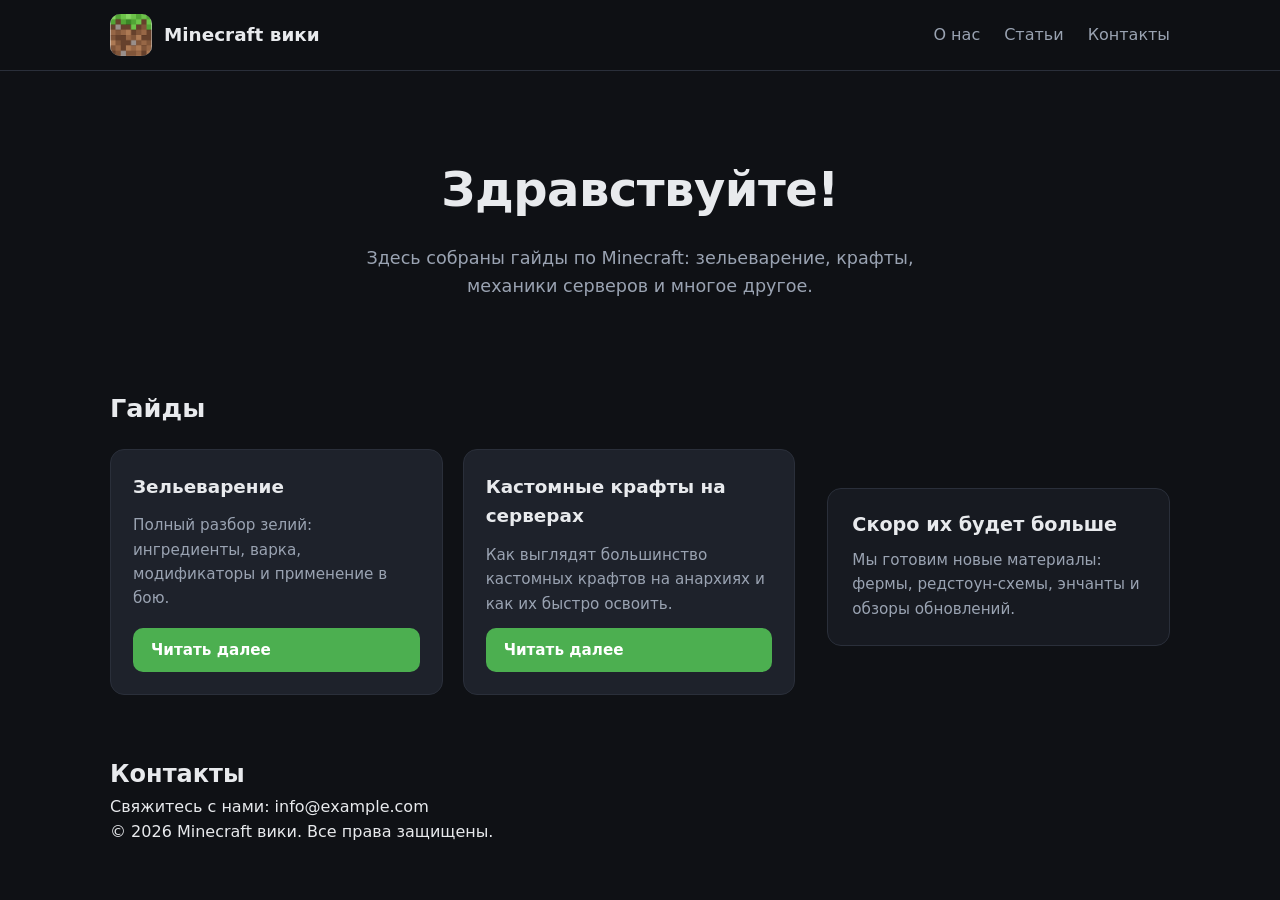
==== index.html @ 5cea0587 "Add files via upload" ====
<!DOCTYPE html>
<html lang="ru">
<head>
    <meta charset="UTF-8">
    <meta name="viewport" content="width=device-width, initial-scale=1.0">
    <meta name="description" content="Minecraft вики — гайды по зельеварению, кастомным крафтам и другим механикам Minecraft.">
    <title>Minecraft вики — гайды и статьи</title>
    <link rel="stylesheet" href="style.css">
    <link rel="icon" href="favicon.ico" type="image/x-icon">
</head>
<body>

    <!-- Шапка сайта -->
    <header class="site-header">
        <div class="container header-inner">
            <a href="index.html" class="logo">
                <img src="img/1.png" alt="Логотип Minecraft вики" width="60" height="60">
                <span class="logo-text">Minecraft вики</span>
            </a>

            <nav class="main-nav" aria-label="Основная навигация">
                <ul>
                    <li><a href="#about">О нас</a></li>
                    <li><a href="#guides">Статьи</a></li>
                    <li><a href="#contacts">Контакты</a></li>
                </ul>
            </nav>
        </div>
    </header>

    <!-- Основной контент -->
    <main class="container">

        <!-- Hero-блок -->
        <section class="hero" id="about">
            <h1>Здравствуйте!</h1>
            <p>Здесь собраны гайды по Minecraft: зельеварение, крафты, механики серверов и многое другое.</p>
        </section>

        <!-- Гайды + боковая панель -->
        <div class="content-layout">

            <section class="guides" id="guides">
                <h2>Гайды</h2>

                <div class="cards">
                    <article class="card">
                        <h3>Зельеварение</h3>
                        <p>Полный разбор зелий: ингредиенты, варка, модификаторы и применение в бою.</p>
                        <a class="btn" href="zelya.html">Читать далее</a>
                    </article>

                    <article class="card">
                        <h3>Кастомные крафты на серверах</h3>
                        <p>Как выглядят большинство кастомных крафтов на анархиях и как их быстро освоить.</p>
                        <a class="btn" href="#">Читать далее</a>
                    </article>
                </div>
            </section>

            <aside class="sidebar">
                <h2>Скоро их будет больше</h2>
                <p>Мы готовим новые материалы: фермы, редстоун-схемы, энчанты и обзоры обновлений.</p>
            </aside>

        </div>
    </main>

    <!-- Подвал -->
    <footer class="site-footer" id="contacts">
        <div class="container footer-inner">
            <div>
                <h2>Контакты</h2>
                <p>Свяжитесь с нами: <a href="mailto:info@example.com">info@example.com</a></p>
            </div>
            <p class="copyright">&copy; 2026 Minecraft вики. Все права защищены.</p>
        </div>
    </footer>

</body>
</html>
---- style.css ----
/* ===== Базовые переменные ===== */
:root {
    --bg: #0f1115;
    --bg-soft: #171a21;
    --card: #1e222b;
    --text: #e8eaed;
    --muted: #9aa3b2;
    --accent: #4caf50;
    --accent-hover: #43a047;
    --border: #2a2f3a;
    --radius: 14px;
    --container: 1100px;
}

/* ===== Сброс и базовые стили ===== */
*,
*::before,
*::after {
    box-sizing: border-box;
    margin: 0;
    padding: 0;
}

html {
    scroll-behavior: smooth;
}

body {
    font-family: "Segoe UI", system-ui, -apple-system, Roboto, Arial, sans-serif;
    background: var(--bg);
    color: var(--text);
    line-height: 1.6;
    -webkit-font-smoothing: antialiased;
}

img {
    max-width: 100%;
    display: block;
}

a {
    color: inherit;
    text-decoration: none;
}

ul {
    list-style: none;
}

/* ===== Контейнер ===== */
.container {
    width: 100%;
    max-width: var(--container);
    margin: 0 auto;
    padding: 0 20px;
}

/* ===== Кнопки ===== */
.btn {
    display: inline-block;
    padding: 10px 18px;
    border-radius: 10px;
    background: var(--accent);
    color: #fff;
    font-weight: 600;
    font-size: 0.95rem;
    transition: background 0.2s ease, transform 0.15s ease;
}

.btn:hover {
    background: var(--accent-hover);
    transform: translateY(-2px);
}

.btn-primary {
    padding: 12px 24px;
    font-size: 1rem;
}

/* ===== Шапка ===== */
.site-header {
    position: sticky;
    top: 0;
    z-index: 100;
    background: rgba(15, 17, 21, 0.85);
    backdrop-filter: blur(10px);
    border-bottom: 1px solid var(--border);
}

.header-inner {
    display: flex;
    align-items: center;
    justify-content: space-between;
    gap: 20px;
    padding: 14px 20px;
}

.logo {
    display: flex;
    align-items: center;
    gap: 12px;
    font-weight: 700;
    font-size: 1.15rem;
}

.logo img {
    width: 42px;
    height: 42px;
    border-radius: 10px;
    object-fit: cover;
}

.main-nav ul {
    display: flex;
    gap: 24px;
}

.main-nav a {
    color: var(--muted);
    font-weight: 500;
    transition: color 0.2s ease;
    position: relative;
}

.main-nav a:hover {
    color: var(--text);
}

.main-nav a::after {
    content: "";
    position: absolute;
    left: 0;
    bottom: -6px;
    width: 0;
    height: 2px;
    background: var(--accent);
    transition: width 0.25s ease;
}

.main-nav a:hover::after {
    width: 100%;
}

/* ===== Hero ===== */
.hero {
    text-align: center;
    padding: 80px 20px 60px;
}

.hero h1 {
    font-size: clamp(2rem, 5vw, 3rem);
    margin-bottom: 16px;
    letter-spacing: -0.5px;
}

.hero p {
    color: var(--muted);
    font-size: 1.1rem;
    max-width: 600px;
    margin: 0 auto 28px;
}

/* ===== Сетка контента ===== */
.content-layout {
    display: grid;
    grid-template-columns: 2fr 1fr;
    gap: 32px;
    padding-bottom: 60px;
}

.guides h2 {
    font-size: 1.6rem;
    margin-bottom: 20px;
}

/* ===== Карточки ===== */
.cards {
    display: grid;
    grid-template-columns: repeat(auto-fit, minmax(240px, 1fr));
    gap: 20px;
}

.card {
    background: var(--card);
    border: 1px solid var(--border);
    border-radius: var(--radius);
    padding: 22px;
    display: flex;
    flex-direction: column;
    gap: 12px;
    transition: transform 0.2s ease, border-color 0.2s ease;
}

.card:hover {
    transform: translateY(-4px);
    border-color: var(--accent);
}

.card h3 {
    font-size: 1.15rem;
}

.card p {
    color: var(--muted);
    font-size: 0.95rem;
    flex-grow: 1;
}

/* ===== Боковая панель ===== */
.sidebar {
    flex: 0 0 300px;
    align-self: flex-start;
    background: var(--bg-soft);
    border: 1px solid var(--border);
    border-radius: var(--radius);
    padding: 24px;
    margin-top: 100px; /* опускаем на пару пикселей */
}

.sidebar h2 {
    font-size: 1.2rem;
    line-height: 1.2;
    margin-bottom: 12px;
}

.sidebar p {
    color: var(--muted);
    font-size: 0.95rem;

.sidebar p {
    color: var(--muted);
    font-size: 0.95rem;
}

/* ===== Подвал ===== */
.site-footer {
    background: var(--bg-soft);
    border-top: 1px solid var(--border);
    padding: 32px 0;
    margin-top: 40px;
}

.footer-inner {
    display: flex;
    flex-wrap: wrap;
    justify-content: space-between;
    gap: 16px;
    align-items: center;
}

.site-footer h2 {
    font-size: 1.1rem;
    margin-bottom: 6px;
}

.site-footer a {
    color: var(--accent);
}

.site-footer a:hover {
    text-decoration: underline;
}

.copyright {
    color: var(--muted);
    font-size: 0.9rem;
}

/* ===== Адаптивность ===== */
@media (max-width: 800px) {
    .content-layout {
        grid-template-columns: 1fr;
    }

    .header-inner {
        flex-direction: column;
        gap: 12px;
    }

    .main-nav ul {
        gap: 16px;
    }

    .hero {
        padding: 50px 16px 40px;
    }

    .footer-inner {
        flex-direction: column;
        align-items: flex-start;
    }
}
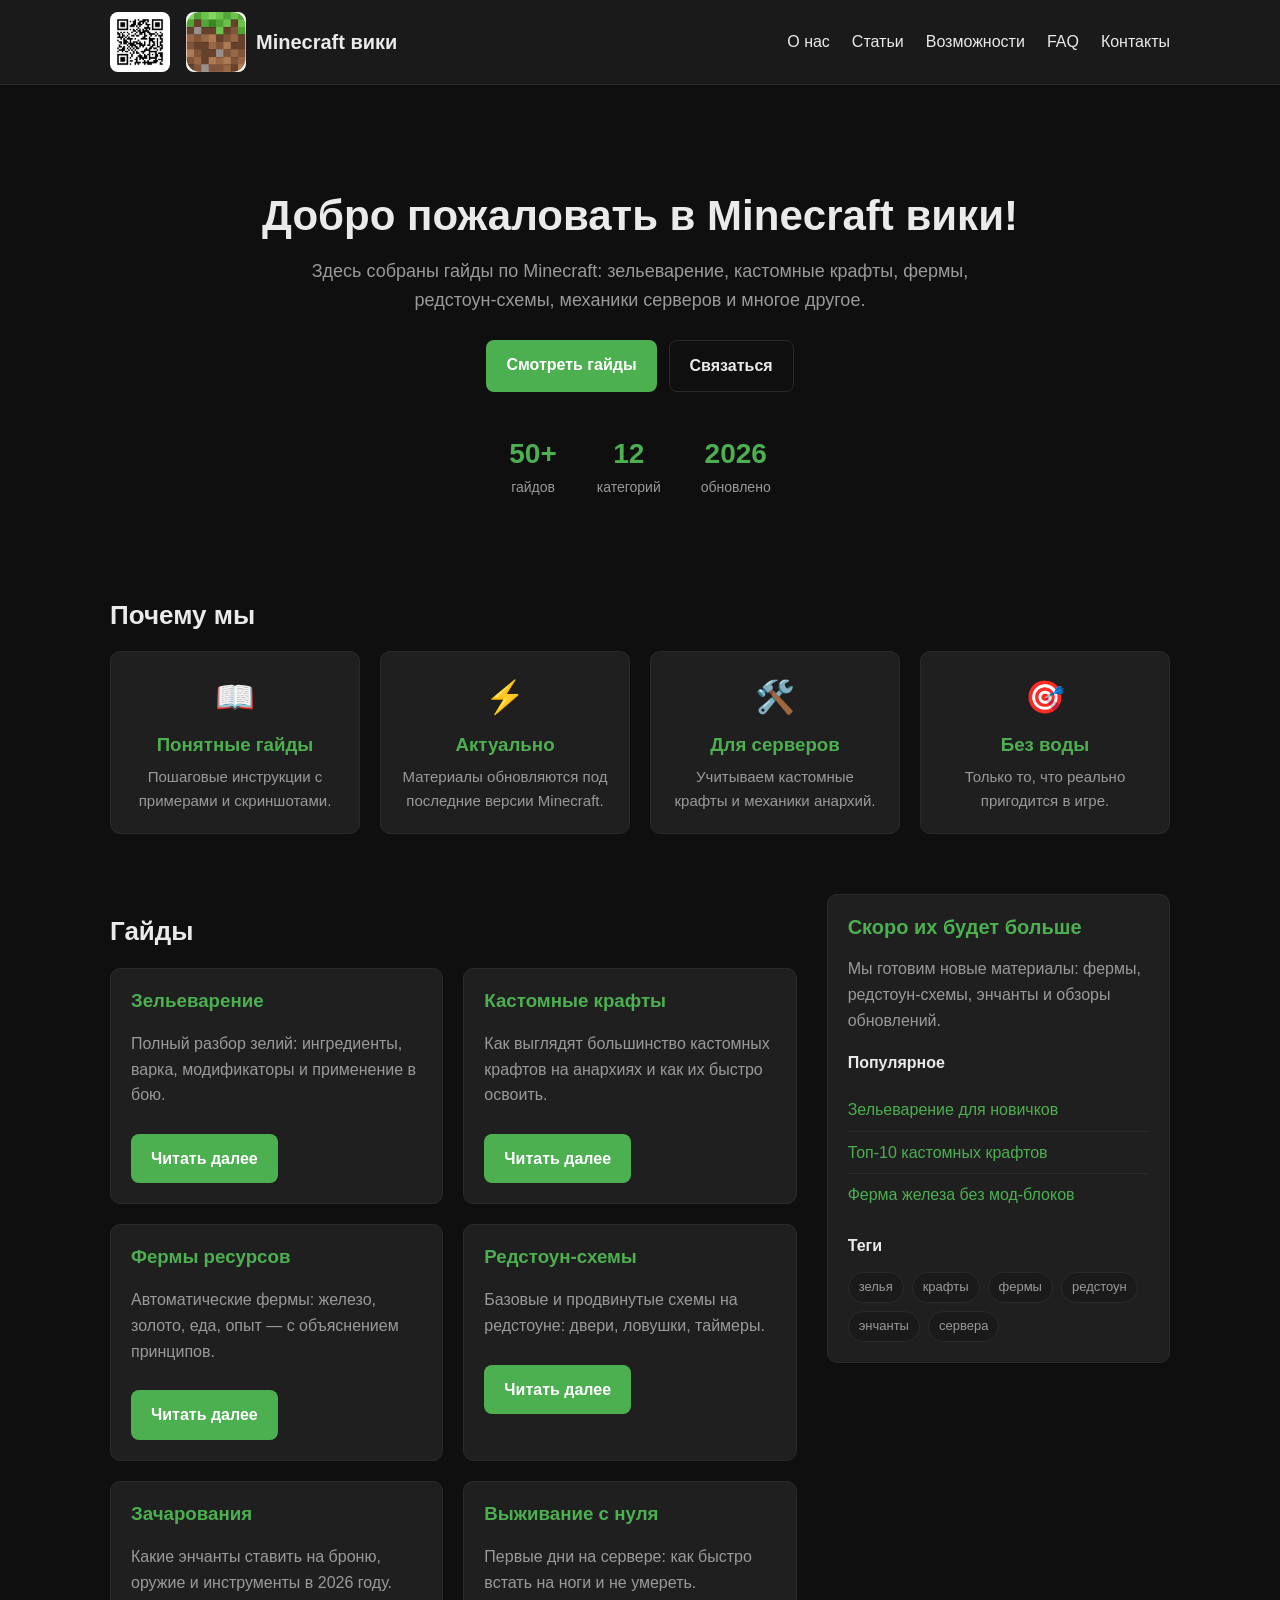
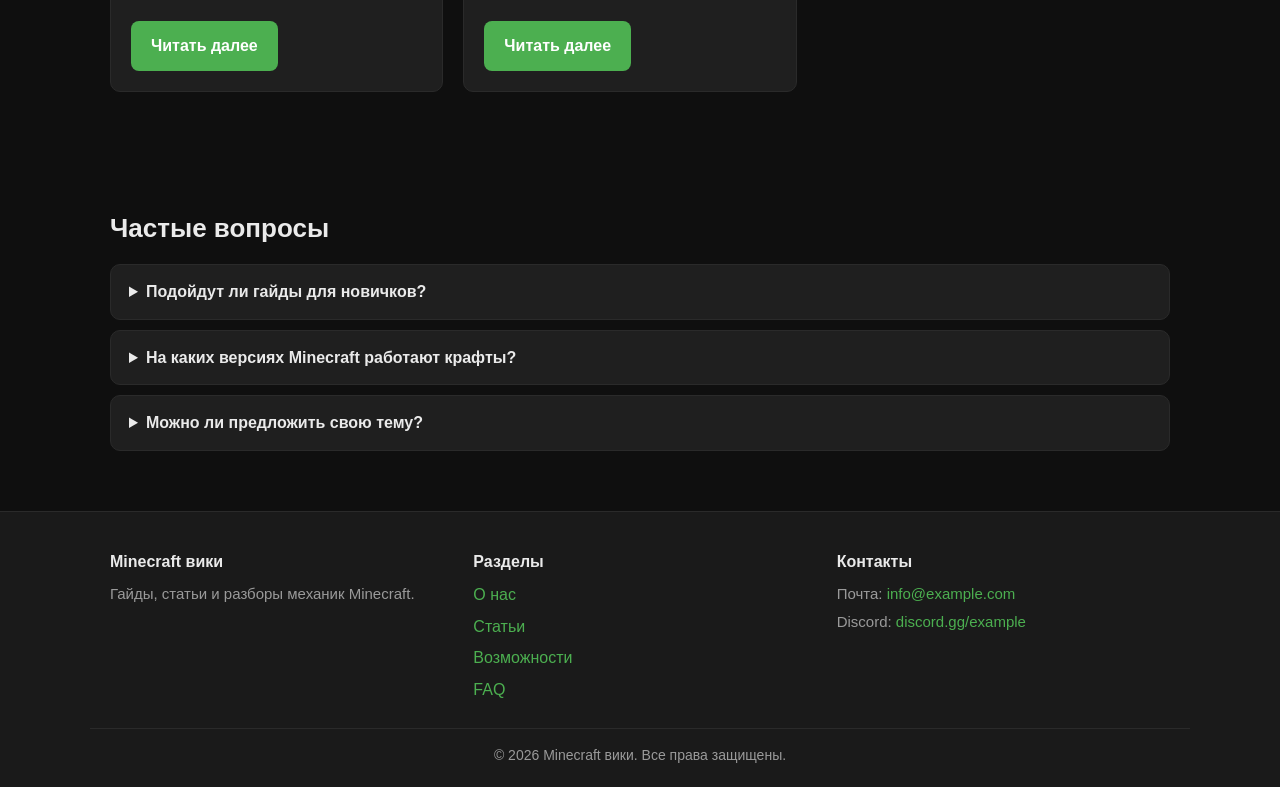
==== commit ec1cad10: "Add files via upload" ====
--- a/index.html
+++ b/index.html
@@ -3,25 +3,44 @@
 <head>
     <meta charset="UTF-8">
     <meta name="viewport" content="width=device-width, initial-scale=1.0">
-    <meta name="description" content="Minecraft вики — гайды по зельеварению, кастомным крафтам и другим механикам Minecraft.">
+    <meta name="description" content="Minecraft вики — гайды по зельеварению, кастомным крафтам, фермам и другим механикам Minecraft.">
+    <meta name="theme-color" content="#0f0f0f">
     <title>Minecraft вики — гайды и статьи</title>
+
+    <!-- Favicon: SVG-кубик Minecraft прямо в коде, отдельный файл не нужен -->
+    <link rel="icon" href="data:image/svg+xml,<svg xmlns='http://www.w3.org/2000/svg' viewBox='0 0 32 32'><rect width='32' height='32' fill='%230f0f0f'/><rect x='4' y='4' width='24' height='24' fill='%234caf50'/><rect x='8' y='8' width='6' height='6' fill='%232e7d32'/><rect x='18' y='8' width='6' height='6' fill='%232e7d32'/><rect x='8' y='18' width='6' height='6' fill='%232e7d32'/><rect x='18' y='18' width='6' height='6' fill='%232e7d32'/></svg>">
+
     <link rel="stylesheet" href="style.css">
-    <link rel="icon" href="favicon.ico" type="image/x-icon">
 </head>
 <body>
 
     <!-- Шапка сайта -->
     <header class="site-header">
         <div class="container header-inner">
+
+            <!-- QR-код слева -->
+            <div class="qr-left">
+                <img src="img/qr.png" alt="QR-код Minecraft вики" width="60" height="60">
+            </div>
+
             <a href="index.html" class="logo">
                 <img src="img/1.png" alt="Логотип Minecraft вики" width="60" height="60">
                 <span class="logo-text">Minecraft вики</span>
             </a>
 
+            <!-- Кнопка бургер-меню (видна только на мобильных) -->
+            <button class="burger" aria-label="Открыть меню" aria-expanded="false">
+                <span></span>
+                <span></span>
+                <span></span>
+            </button>
+
             <nav class="main-nav" aria-label="Основная навигация">
                 <ul>
                     <li><a href="#about">О нас</a></li>
                     <li><a href="#guides">Статьи</a></li>
+                    <li><a href="#features">Возможности</a></li>
+                    <li><a href="#faq">FAQ</a></li>
                     <li><a href="#contacts">Контакты</a></li>
                 </ul>
             </nav>
@@ -33,8 +52,55 @@
 
         <!-- Hero-блок -->
         <section class="hero" id="about">
-            <h1>Здравствуйте!</h1>
-            <p>Здесь собраны гайды по Minecraft: зельеварение, крафты, механики серверов и многое другое.</p>
+            <h1>Добро пожаловать в Minecraft вики!</h1>
+            <p>Здесь собраны гайды по Minecraft: зельеварение, кастомные крафты, фермы, редстоун-схемы, механики серверов и многое другое.</p>
+
+            <div class="hero-actions">
+                <a class="btn btn-primary" href="#guides">Смотреть гайды</a>
+                <a class="btn btn-outline" href="#contacts">Связаться</a>
+            </div>
+
+            <div class="hero-stats">
+                <div class="stat">
+                    <strong>50+</strong>
+                    <span>гайдов</span>
+                </div>
+                <div class="stat">
+                    <strong>12</strong>
+                    <span>категорий</span>
+                </div>
+                <div class="stat">
+                    <strong>2026</strong>
+                    <span>обновлено</span>
+                </div>
+            </div>
+        </section>
+
+        <!-- Преимущества -->
+        <section class="features" id="features">
+            <h2>Почему мы</h2>
+            <div class="features-grid">
+                <div class="feature">
+                    <div class="feature-icon">📖</div>
+                    <h3>Понятные гайды</h3>
+                    <p>Пошаговые инструкции с примерами и скриншотами.</p>
+                </div>
+                <div class="feature">
+                    <div class="feature-icon">⚡</div>
+                    <h3>Актуально</h3>
+                    <p>Материалы обновляются под последние версии Minecraft.</p>
+                </div>
+                <div class="feature">
+                    <div class="feature-icon">🛠️</div>
+                    <h3>Для серверов</h3>
+                    <p>Учитываем кастомные крафты и механики анархий.</p>
+                </div>
+                <div class="feature">
+                    <div class="feature-icon">🎯</div>
+                    <h3>Без воды</h3>
+                    <p>Только то, что реально пригодится в игре.</p>
+                </div>
+            </div>
         </section>
 
         <!-- Гайды + боковая панель -->
@@ -51,8 +117,32 @@
                     </article>
 
                     <article class="card">
-                        <h3>Кастомные крафты на серверах</h3>
+                        <h3>Кастомные крафты</h3>
                         <p>Как выглядят большинство кастомных крафтов на анархиях и как их быстро освоить.</p>
+                        <a class="btn" href="#">Читать далее</a>
+                    </article>
+
+                    <article class="card">
+                        <h3>Фермы ресурсов</h3>
+                        <p>Автоматические фермы: железо, золото, еда, опыт — с объяснением принципов.</p>
+                        <a class="btn" href="#">Читать далее</a>
+                    </article>
+
+                    <article class="card">
+                        <h3>Редстоун-схемы</h3>
+                        <p>Базовые и продвинутые схемы на редстоуне: двери, ловушки, таймеры.</p>
+                        <a class="btn" href="#">Читать далее</a>
+                    </article>
+
+                    <article class="card">
+                        <h3>Зачарования</h3>
+                        <p>Какие энчанты ставить на броню, оружие и инструменты в 2026 году.</p>
+                        <a class="btn" href="#">Читать далее</a>
+                    </article>
+
+                    <article class="card">
+                        <h3>Выживание с нуля</h3>
+                        <p>Первые дни на сервере: как быстро встать на ноги и не умереть.</p>
                         <a class="btn" href="#">Читать далее</a>
                     </article>
                 </div>
@@ -61,21 +151,100 @@
             <aside class="sidebar">
                 <h2>Скоро их будет больше</h2>
                 <p>Мы готовим новые материалы: фермы, редстоун-схемы, энчанты и обзоры обновлений.</p>
+
+                <h3>Популярное</h3>
+                <ul class="sidebar-list">
+                    <li><a href="zelya.html">Зельеварение для новичков</a></li>
+                    <li><a href="#">Топ-10 кастомных крафтов</a></li>
+                    <li><a href="#">Ферма железа без мод-блоков</a></li>
+                </ul>
+
+                <h3>Теги</h3>
+                <div class="tags">
+                    <span class="tag">зелья</span>
+                    <span class="tag">крафты</span>
+                    <span class="tag">фермы</span>
+                    <span class="tag">редстоун</span>
+                    <span class="tag">энчанты</span>
+                    <span class="tag">сервера</span>
+                </div>
             </aside>
 
         </div>
+
+        <!-- FAQ -->
+        <section class="faq" id="faq">
+            <h2>Частые вопросы</h2>
+
+            <details>
+                <summary>Подойдут ли гайды для новичков?</summary>
+                <p>Да, большинство материалов рассчитано на игроков с нуля. Мы объясняем каждый шаг.</p>
+            </details>
+
+            <details>
+                <summary>На каких версиях Minecraft работают крафты?</summary>
+                <p>Мы указываем версию в каждой статье. Основная часть — 1.20+ и кастомные серверные механики.</p>
+            </details>
+
+            <details>
+                <summary>Можно ли предложить свою тему?</summary>
+                <p>Конечно! Напишите нам на почту — мы добавим интересные темы в план.</p>
+            </details>
+        </section>
+
     </main>
 
     <!-- Подвал -->
     <footer class="site-footer" id="contacts">
         <div class="container footer-inner">
-            <div>
-                <h2>Контакты</h2>
-                <p>Свяжитесь с нами: <a href="mailto:info@example.com">info@example.com</a></p>
-            </div>
-            <p class="copyright">&copy; 2026 Minecraft вики. Все права защищены.</p>
+
+            <div class="footer-col">
+                <h2>Minecraft вики</h2>
+                <p>Гайды, статьи и разборы механик Minecraft.</p>
+            </div>
+
+            <div class="footer-col">
+                <h3>Разделы</h3>
+                <ul>
+                    <li><a href="#about">О нас</a></li>
+                    <li><a href="#guides">Статьи</a></li>
+                    <li><a href="#features">Возможности</a></li>
+                    <li><a href="#faq">FAQ</a></li>
+                </ul>
+            </div>
+
+            <div class="footer-col">
+                <h3>Контакты</h3>
+                <p>Почта: <a href="mailto:info@example.com">info@example.com</a></p>
+                <p>Discord: <a href="#">discord.gg/example</a></p>
+            </div>
+
+        </div>
+
+        <div class="container copyright">
+            <p>&copy; 2026 Minecraft вики. Все права защищены.</p>
         </div>
     </footer>
+
+    <!-- Скрипт для бургер-меню -->
+    <script>
+        const burger = document.querySelector('.burger');
+        const nav = document.querySelector('.main-nav');
+
+        burger.addEventListener('click', () => {
+            const isOpen = nav.classList.toggle('open');
+            burger.classList.toggle('active', isOpen);
+            burger.setAttribute('aria-expanded', isOpen);
+        });
+
+        nav.querySelectorAll('a').forEach(link => {
+            link.addEventListener('click', () => {
+                nav.classList.remove('open');
+                burger.classList.remove('active');
+                burger.setAttribute('aria-expanded', false);
+            });
+        });
+    </script>
 
 </body>
 </html>
--- a/style.css
+++ b/style.css
@@ -1,36 +1,43 @@
-/* ===== Базовые переменные ===== */
+/* ===== Базовые сбросы и переменные ===== */
+* {
+    box-sizing: border-box;
+}
+
 :root {
-    --bg: #0f1115;
-    --bg-soft: #171a21;
-    --card: #1e222b;
-    --text: #e8eaed;
-    --muted: #9aa3b2;
+    --bg: #0f0f0f;
+    --bg-soft: #1a1a1a;
+    --bg-card: #1f1f1f;
+    --text: #eaeaea;
+    --muted: #9a9a9a;
     --accent: #4caf50;
-    --accent-hover: #43a047;
-    --border: #2a2f3a;
-    --radius: 14px;
-    --container: 1100px;
-}
-
-/* ===== Сброс и базовые стили ===== */
-*,
-*::before,
-*::after {
-    box-sizing: border-box;
+    --accent-hover: #66bb6a;
+    --border: #2a2a2a;
+    --radius: 10px;
+}
+
+html {
+    scroll-behavior: smooth;
+}
+
+html, body {
     margin: 0;
     padding: 0;
 }
 
-html {
-    scroll-behavior: smooth;
-}
-
 body {
-    font-family: "Segoe UI", system-ui, -apple-system, Roboto, Arial, sans-serif;
-    background: var(--bg);
+    font-family: 'Segoe UI', Arial, sans-serif;
+    background-color: var(--bg);
     color: var(--text);
     line-height: 1.6;
-    -webkit-font-smoothing: antialiased;
+}
+
+a {
+    color: var(--accent);
+    text-decoration: none;
+}
+
+a:hover {
+    color: var(--accent-hover);
 }
 
 img {
@@ -38,157 +45,273 @@
     display: block;
 }
 
-a {
-    color: inherit;
-    text-decoration: none;
-}
-
-ul {
-    list-style: none;
+h1, h2, h3 {
+    line-height: 1.25;
 }
 
 /* ===== Контейнер ===== */
 .container {
-    width: 100%;
-    max-width: var(--container);
+    max-width: 1100px;
     margin: 0 auto;
     padding: 0 20px;
+}
+
+/* ===== Шапка ===== */
+.site-header {
+    background-color: var(--bg-soft);
+    border-bottom: 1px solid var(--border);
+    position: sticky;
+    top: 0;
+    z-index: 100;
+}
+
+.header-inner {
+    display: flex;
+    align-items: center;
+    gap: 16px;
+    padding: 12px 20px;
+}
+
+.qr-left img {
+    width: 60px;
+    height: 60px;
+    background: #fff;
+    padding: 4px;
+    border-radius: 8px;
+}
+
+.logo {
+    display: flex;
+    align-items: center;
+    gap: 10px;
+    color: var(--text);
+    font-weight: bold;
+    font-size: 20px;
+}
+
+.logo img {
+    width: 60px;
+    height: 60px;
+    border-radius: 8px;
+}
+
+.logo-text {
+    color: var(--text);
+    white-space: nowrap;
+}
+
+.main-nav {
+    margin-left: auto;
+}
+
+.main-nav ul {
+    list-style: none;
+    display: flex;
+    gap: 22px;
+    margin: 0;
+    padding: 0;
+}
+
+.main-nav a {
+    color: var(--text);
+    font-weight: 500;
+    transition: color 0.2s;
+}
+
+.main-nav a:hover {
+    color: var(--accent);
+}
+
+/* ===== Бургер ===== */
+.burger {
+    display: none;
+    background: transparent;
+    border: none;
+    cursor: pointer;
+    padding: 8px;
+    margin-left: auto;
+    flex-direction: column;
+    gap: 5px;
+}
+
+.burger span {
+    display: block;
+    width: 26px;
+    height: 3px;
+    background: var(--text);
+    border-radius: 2px;
+    transition: 0.3s;
+}
+
+.burger.active span:nth-child(1) {
+    transform: translateY(8px) rotate(45deg);
+}
+
+.burger.active span:nth-child(2) {
+    opacity: 0;
+}
+
+.burger.active span:nth-child(3) {
+    transform: translateY(-8px) rotate(-45deg);
+}
+
+/* ===== Hero ===== */
+.hero {
+    text-align: center;
+    padding: 70px 20px 40px;
+}
+
+.hero h1 {
+    font-size: 42px;
+    margin-bottom: 15px;
+}
+
+.hero p {
+    color: var(--muted);
+    max-width: 700px;
+    margin: 0 auto 25px;
+    font-size: 18px;
+}
+
+.hero-actions {
+    display: flex;
+    justify-content: center;
+    gap: 12px;
+    flex-wrap: wrap;
+    margin-bottom: 40px;
+}
+
+.hero-stats {
+    display: flex;
+    justify-content: center;
+    gap: 40px;
+    flex-wrap: wrap;
+}
+
+.stat {
+    display: flex;
+    flex-direction: column;
+    align-items: center;
+}
+
+.stat strong {
+    font-size: 28px;
+    color: var(--accent);
+}
+
+.stat span {
+    color: var(--muted);
+    font-size: 14px;
 }
 
 /* ===== Кнопки ===== */
 .btn {
     display: inline-block;
-    padding: 10px 18px;
-    border-radius: 10px;
-    background: var(--accent);
+    padding: 12px 20px;
+    border-radius: 8px;
+    font-weight: 600;
+    transition: background 0.2s, color 0.2s, border-color 0.2s;
+    cursor: pointer;
+}
+
+.btn-primary {
+    background-color: var(--accent);
     color: #fff;
-    font-weight: 600;
-    font-size: 0.95rem;
-    transition: background 0.2s ease, transform 0.15s ease;
-}
-
-.btn:hover {
-    background: var(--accent-hover);
-    transform: translateY(-2px);
-}
-
-.btn-primary {
-    padding: 12px 24px;
-    font-size: 1rem;
-}
-
-/* ===== Шапка ===== */
-.site-header {
-    position: sticky;
-    top: 0;
-    z-index: 100;
-    background: rgba(15, 17, 21, 0.85);
-    backdrop-filter: blur(10px);
-    border-bottom: 1px solid var(--border);
-}
-
-.header-inner {
-    display: flex;
-    align-items: center;
-    justify-content: space-between;
+}
+
+.btn-primary:hover {
+    background-color: var(--accent-hover);
+    color: #fff;
+}
+
+.btn-outline {
+    background: transparent;
+    color: var(--text);
+    border: 1px solid var(--border);
+}
+
+.btn-outline:hover {
+    border-color: var(--accent);
+    color: var(--accent);
+}
+
+.card .btn {
+    margin-top: 10px;
+    background-color: var(--accent);
+    color: #fff;
+}
+
+.card .btn:hover {
+    background-color: var(--accent-hover);
+    color: #fff;
+}
+
+/* ===== Секции ===== */
+section {
+    margin-bottom: 60px;
+}
+
+section > h2 {
+    font-size: 26px;
+    margin-bottom: 20px;
+}
+
+/* ===== Преимущества ===== */
+.features-grid {
+    display: grid;
+    grid-template-columns: repeat(4, 1fr);
     gap: 20px;
-    padding: 14px 20px;
-}
-
-.logo {
-    display: flex;
-    align-items: center;
-    gap: 12px;
-    font-weight: 700;
-    font-size: 1.15rem;
-}
-
-.logo img {
-    width: 42px;
-    height: 42px;
-    border-radius: 10px;
-    object-fit: cover;
-}
-
-.main-nav ul {
-    display: flex;
-    gap: 24px;
-}
-
-.main-nav a {
-    color: var(--muted);
-    font-weight: 500;
-    transition: color 0.2s ease;
-    position: relative;
-}
-
-.main-nav a:hover {
-    color: var(--text);
-}
-
-.main-nav a::after {
-    content: "";
-    position: absolute;
-    left: 0;
-    bottom: -6px;
-    width: 0;
-    height: 2px;
-    background: var(--accent);
-    transition: width 0.25s ease;
-}
-
-.main-nav a:hover::after {
-    width: 100%;
-}
-
-/* ===== Hero ===== */
-.hero {
+}
+
+.feature {
+    background-color: var(--bg-card);
+    border: 1px solid var(--border);
+    border-radius: var(--radius);
+    padding: 20px;
     text-align: center;
-    padding: 80px 20px 60px;
-}
-
-.hero h1 {
-    font-size: clamp(2rem, 5vw, 3rem);
-    margin-bottom: 16px;
-    letter-spacing: -0.5px;
-}
-
-.hero p {
-    color: var(--muted);
-    font-size: 1.1rem;
-    max-width: 600px;
-    margin: 0 auto 28px;
-}
-
-/* ===== Сетка контента ===== */
+}
+
+.feature-icon {
+    font-size: 32px;
+    margin-bottom: 10px;
+}
+
+.feature h3 {
+    margin: 0 0 8px;
+    color: var(--accent);
+}
+
+.feature p {
+    margin: 0;
+    color: var(--muted);
+    font-size: 15px;
+}
+
+/* ===== Layout ===== */
 .content-layout {
     display: grid;
     grid-template-columns: 2fr 1fr;
-    gap: 32px;
-    padding-bottom: 60px;
-}
-
+    gap: 30px;
+    margin-bottom: 60px;
+}
+
+/* ===== Карточки ===== */
 .guides h2 {
-    font-size: 1.6rem;
     margin-bottom: 20px;
 }
 
-/* ===== Карточки ===== */
 .cards {
     display: grid;
-    grid-template-columns: repeat(auto-fit, minmax(240px, 1fr));
+    grid-template-columns: 1fr 1fr;
     gap: 20px;
 }
 
 .card {
-    background: var(--card);
+    background-color: var(--bg-card);
     border: 1px solid var(--border);
     border-radius: var(--radius);
-    padding: 22px;
-    display: flex;
-    flex-direction: column;
-    gap: 12px;
-    transition: transform 0.2s ease, border-color 0.2s ease;
+    padding: 20px;
+    transition: transform 0.2s, border-color 0.2s;
 }
 
 .card:hover {
@@ -197,96 +320,315 @@
 }
 
 .card h3 {
-    font-size: 1.15rem;
+    margin-top: 0;
+    color: var(--accent);
 }
 
 .card p {
     color: var(--muted);
-    font-size: 0.95rem;
-    flex-grow: 1;
-}
-
-/* ===== Боковая панель ===== */
+}
+
+/* ===== Сайдбар ===== */
 .sidebar {
-    flex: 0 0 300px;
-    align-self: flex-start;
-    background: var(--bg-soft);
+    background-color: var(--bg-card);
     border: 1px solid var(--border);
     border-radius: var(--radius);
-    padding: 24px;
-    margin-top: 100px; /* опускаем на пару пикселей */
+    padding: 20px;
+    height: fit-content;
 }
 
 .sidebar h2 {
-    font-size: 1.2rem;
-    line-height: 1.2;
-    margin-bottom: 12px;
+    margin-top: 0;
+    font-size: 20px;
+    color: var(--accent);
+}
+
+.sidebar h3 {
+    font-size: 16px;
+    margin-top: 20px;
 }
 
 .sidebar p {
     color: var(--muted);
-    font-size: 0.95rem;
-
-.sidebar p {
-    color: var(--muted);
-    font-size: 0.95rem;
+}
+
+.sidebar-list {
+    list-style: none;
+    padding: 0;
+    margin: 0;
+}
+
+.sidebar-list li {
+    padding: 8px 0;
+    border-bottom: 1px solid var(--border);
+}
+
+.sidebar-list li:last-child {
+    border-bottom: none;
+}
+
+.tags {
+    display: flex;
+    flex-wrap: wrap;
+    gap: 8px;
+}
+
+.tag {
+    background-color: var(--bg-soft);
+    border: 1px solid var(--border);
+    color: var(--muted);
+    padding: 4px 10px;
+    border-radius: 20px;
+    font-size: 13px;
+}
+
+/* ===== FAQ ===== */
+.faq details {
+    background-color: var(--bg-card);
+    border: 1px solid var(--border);
+    border-radius: var(--radius);
+    padding: 14px 18px;
+    margin-bottom: 10px;
+}
+
+.faq summary {
+    cursor: pointer;
+    font-weight: 600;
+    color: var(--text);
+}
+
+.faq details[open] summary {
+    color: var(--accent);
+    margin-bottom: 8px;
+}
+
+.faq p {
+    margin: 0;
+    color: var(--muted);
 }
 
 /* ===== Подвал ===== */
 .site-footer {
-    background: var(--bg-soft);
+    background-color: var(--bg-soft);
     border-top: 1px solid var(--border);
-    padding: 32px 0;
+    padding: 40px 0 20px;
     margin-top: 40px;
 }
 
 .footer-inner {
-    display: flex;
-    flex-wrap: wrap;
-    justify-content: space-between;
-    gap: 16px;
-    align-items: center;
-}
-
-.site-footer h2 {
-    font-size: 1.1rem;
+    display: grid;
+    grid-template-columns: 1fr 1fr 1fr;
+    gap: 30px;
+    margin-bottom: 20px;
+}
+
+.footer-col h2,
+.footer-col h3 {
+    margin: 0 0 10px;
+    font-size: 16px;
+}
+
+.footer-col p {
+    margin: 4px 0;
+    color: var(--muted);
+    font-size: 15px;
+}
+
+.footer-col ul {
+    list-style: none;
+    padding: 0;
+    margin: 0;
+}
+
+.footer-col ul li {
     margin-bottom: 6px;
 }
 
-.site-footer a {
-    color: var(--accent);
-}
-
-.site-footer a:hover {
-    text-decoration: underline;
-}
-
 .copyright {
-    color: var(--muted);
-    font-size: 0.9rem;
-}
-
-/* ===== Адаптивность ===== */
-@media (max-width: 800px) {
+    border-top: 1px solid var(--border);
+    padding-top: 15px;
+    text-align: center;
+    color: var(--muted);
+    font-size: 14px;
+}
+
+.copyright p {
+    margin: 0;
+}
+
+/* ========================================================= */
+/* ================== ПЛАНШЕТЫ (≤ 900px) =================== */
+/* ========================================================= */
+@media (max-width: 900px) {
+    .features-grid {
+        grid-template-columns: 1fr 1fr;
+    }
+
     .content-layout {
         grid-template-columns: 1fr;
     }
 
+    .hero h1 {
+        font-size: 34px;
+    }
+
+    .hero p {
+        font-size: 16px;
+    }
+
+    .footer-inner {
+        grid-template-columns: 1fr 1fr;
+    }
+}
+
+/* ========================================================= */
+/* ================= МОБИЛЬНЫЕ (≤ 700px) =================== */
+/* ========================================================= */
+@media (max-width: 700px) {
+
+    .container {
+        padding: 0 14px;
+    }
+
     .header-inner {
+        padding: 10px 14px;
+        gap: 10px;
+    }
+
+    .qr-left img,
+    .logo img {
+        width: 40px;
+        height: 40px;
+    }
+
+    .logo {
+        font-size: 16px;
+    }
+
+    .burger {
+        display: flex;
+    }
+
+    .main-nav {
+        width: 100%;
+        max-height: 0;
+        overflow: hidden;
+        transition: max-height 0.3s ease;
+        margin-left: 0;
+    }
+
+    .main-nav.open {
+        max-height: 400px;
+    }
+
+    .main-nav ul {
         flex-direction: column;
-        gap: 12px;
-    }
-
-    .main-nav ul {
-        gap: 16px;
+        gap: 0;
+        padding: 10px 0 0;
+        border-top: 1px solid var(--border);
+        margin-top: 10px;
+    }
+
+    .main-nav li {
+        border-bottom: 1px solid var(--border);
+    }
+
+    .main-nav li:last-child {
+        border-bottom: none;
+    }
+
+    .main-nav a {
+        display: block;
+        padding: 14px 4px;
+        font-size: 16px;
     }
 
     .hero {
-        padding: 50px 16px 40px;
+        padding: 40px 10px 30px;
+    }
+
+    .hero h1 {
+        font-size: 26px;
+    }
+
+    .hero p {
+        font-size: 15px;
+    }
+
+    .hero-stats {
+        gap: 25px;
+    }
+
+    .stat strong {
+        font-size: 22px;
+    }
+
+    .features-grid {
+        grid-template-columns: 1fr;
+    }
+
+    .cards {
+        grid-template-columns: 1fr;
+    }
+
+    .card {
+        padding: 16px;
+    }
+
+    .btn {
+        display: block;
+        width: 100%;
+        text-align: center;
+        padding: 14px;
+        font-size: 16px;
+    }
+
+    .hero-actions {
+        flex-direction: column;
+    }
+
+    .sidebar {
+        padding: 16px;
+    }
+
+    .faq details {
+        padding: 12px 14px;
     }
 
     .footer-inner {
-        flex-direction: column;
-        align-items: flex-start;
+        grid-template-columns: 1fr;
+        text-align: center;
+        gap: 20px;
+    }
+
+    .site-footer {
+        padding: 30px 0 15px;
+    }
+
+    .copyright {
+        font-size: 13px;
+    }
+}
+
+/* ========================================================= */
+/* ================ ОЧЕНЬ МАЛЫЕ ЭКРАНЫ (≤ 380px) =========== */
+/* ========================================================= */
+@media (max-width: 380px) {
+    .logo-text {
+        font-size: 14px;
+    }
+
+    .qr-left img,
+    .logo img {
+        width: 34px;
+        height: 34px;
+    }
+
+    .hero h1 {
+        font-size: 22px;
+    }
+
+    .hero p {
+        font-size: 14px;
     }
 }
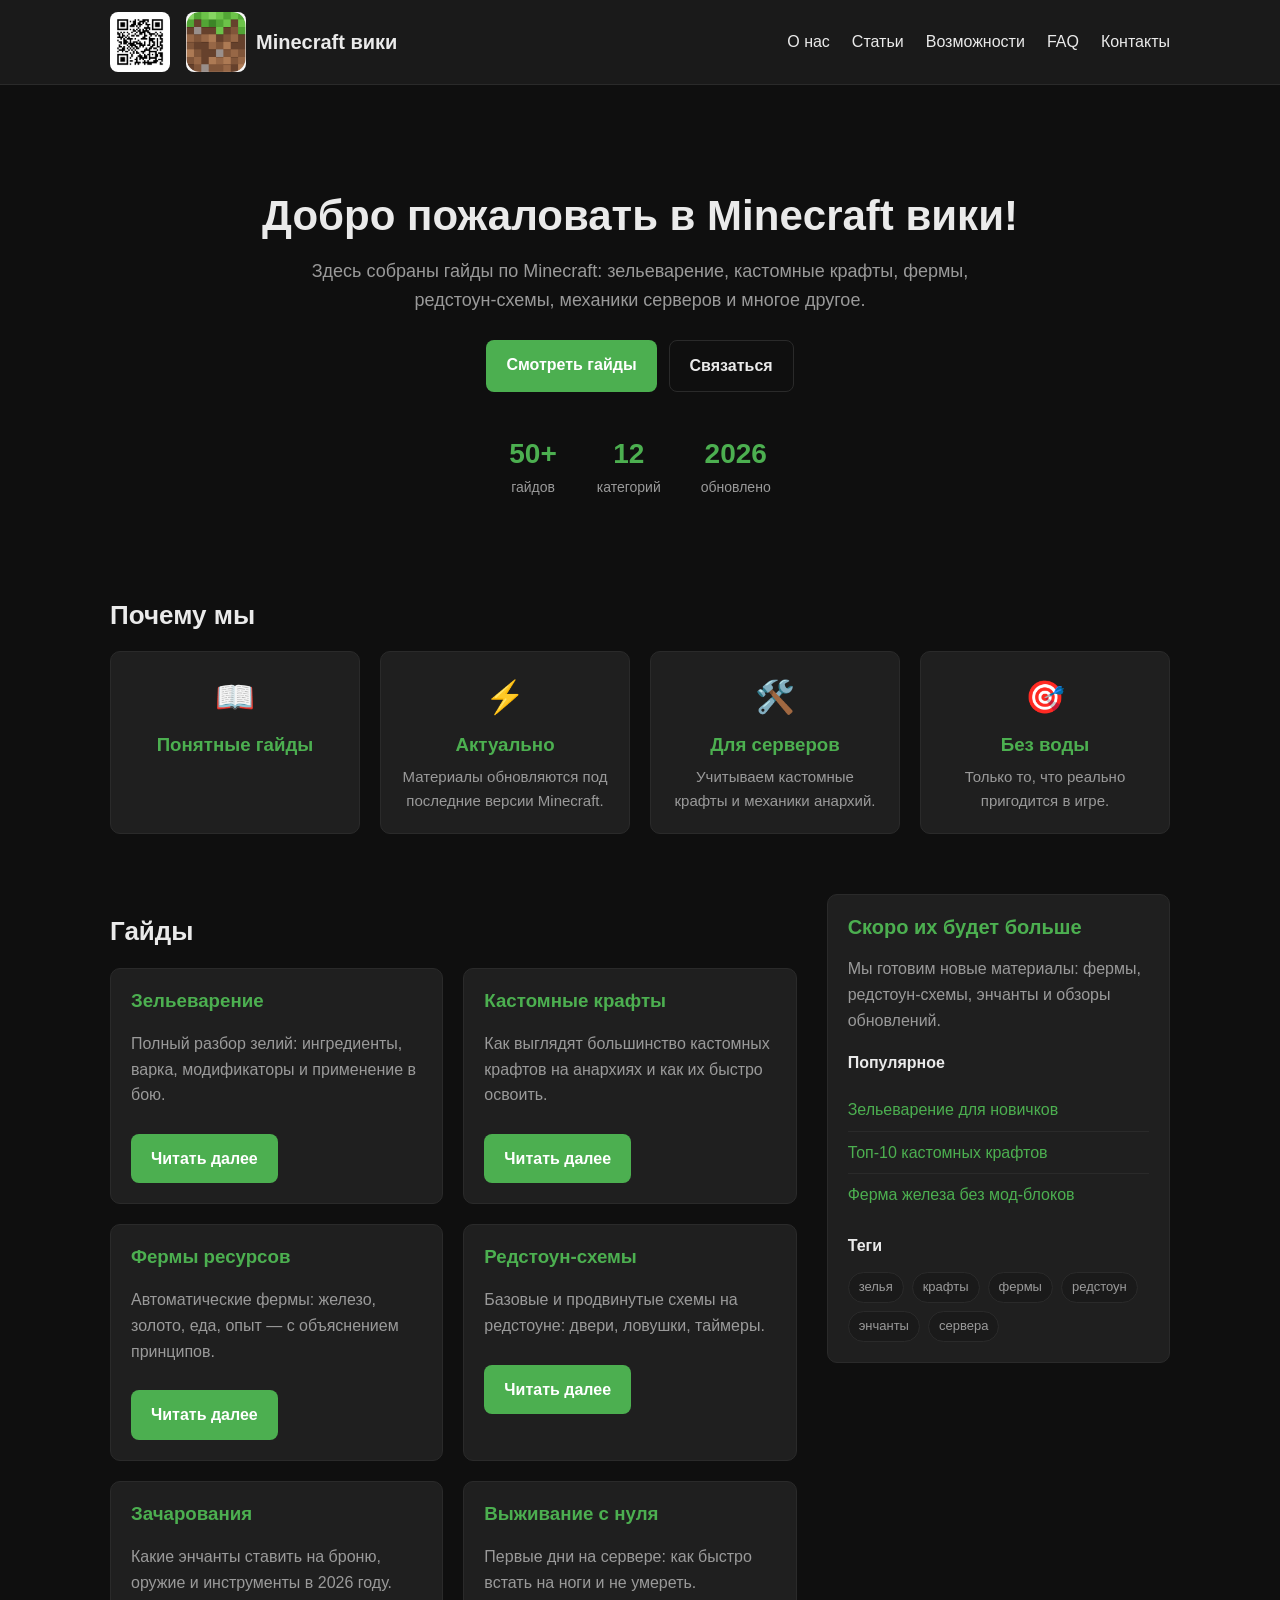
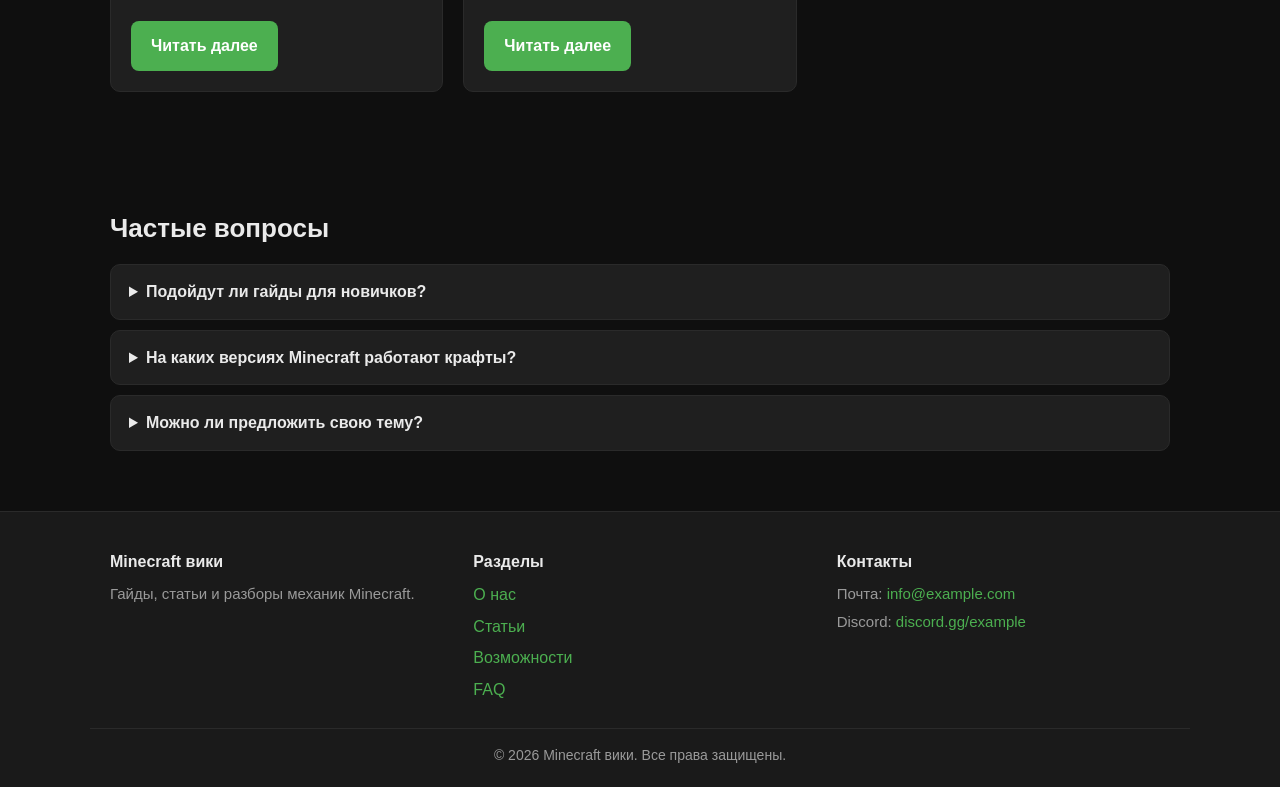
==== commit b8855433: "Add files via upload" ====
--- a/index.html
+++ b/index.html
@@ -83,7 +83,6 @@
                 <div class="feature">
                     <div class="feature-icon">📖</div>
                     <h3>Понятные гайды</h3>
-                    <p>Пошаговые инструкции с примерами и скриншотами.</p>
                 </div>
                 <div class="feature">
                     <div class="feature-icon">⚡</div>
